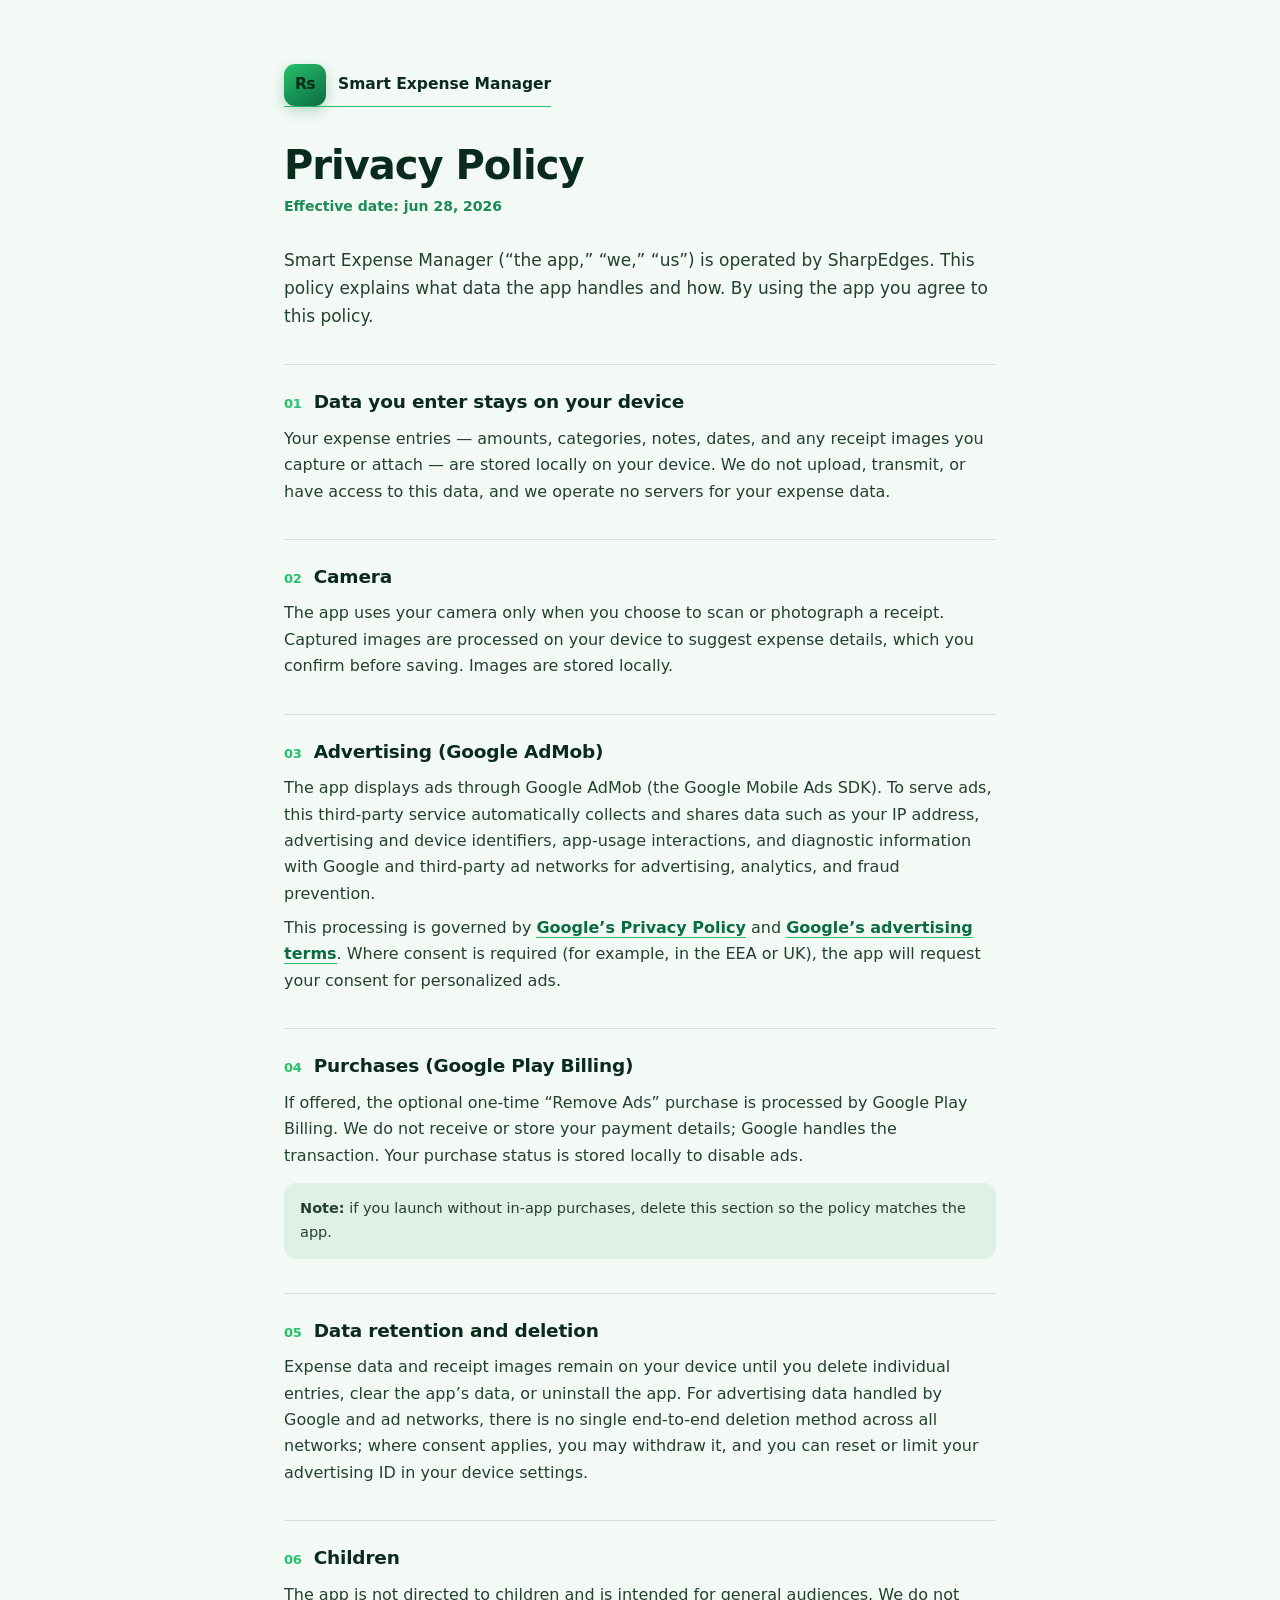
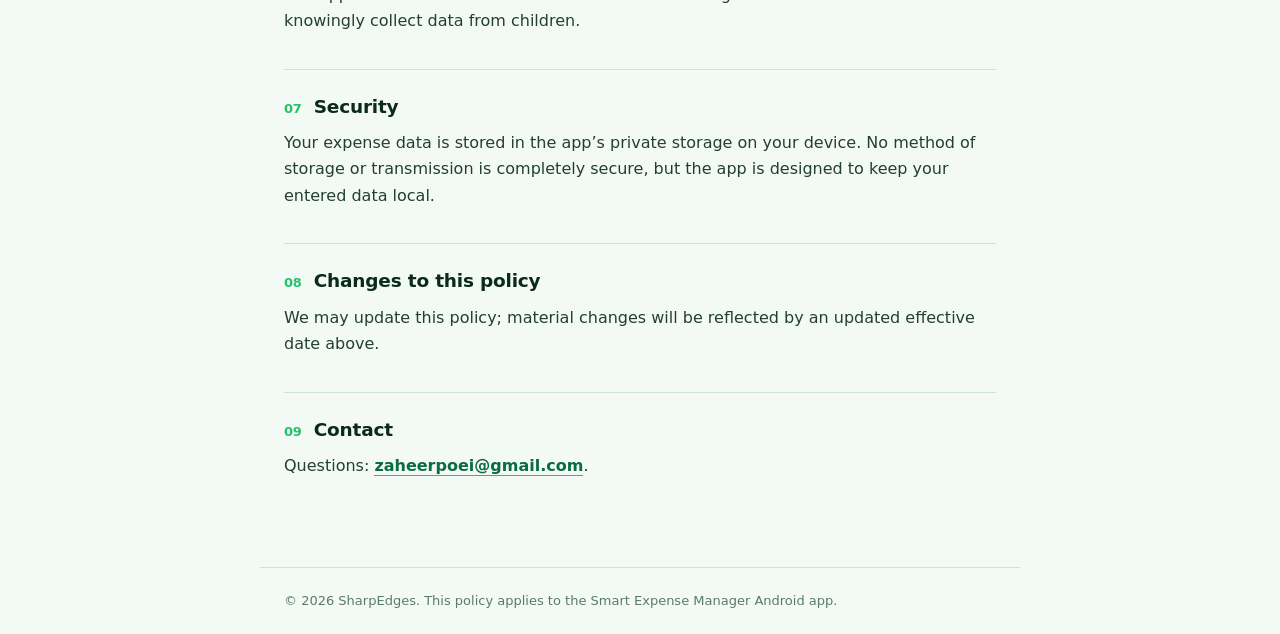
==== privacy.html @ 7c5b9321 "index index file app-adds privacy" ====
<!DOCTYPE html>
<html lang="en">
<head>
<meta charset="utf-8">
<meta name="viewport" content="width=device-width, initial-scale=1">
<title>Privacy Policy — Smart Expense Manager</title>
<meta name="description" content="Privacy policy for Smart Expense Manager: what data the app handles, how AdMob ads work, and your choices.">
<style>
  :root{
    --green-deep:#0B6B42;
    --green:#1B8A57;
    --green-bright:#26C26B;
    --ink:#0a2a1c;
    --body:#23402f;
    --paper:#f3faf5;
    --mist:#dff0e6;
    --line:rgba(11,107,66,.16);
  }
  *{box-sizing:border-box;margin:0;padding:0}
  html{-webkit-text-size-adjust:100%}
  body{
    font-family:"Segoe UI",system-ui,-apple-system,Roboto,Helvetica,Arial,sans-serif;
    color:var(--body);
    background:
      radial-gradient(1100px 420px at 85% -12%, var(--mist), transparent 60%),
      var(--paper);
    line-height:1.65;
    min-height:100dvh;
  }
  .wrap{width:100%;max-width:760px;margin:0 auto;padding:clamp(28px,6vw,64px) 24px 80px}
  a.home{display:inline-flex;align-items:center;gap:12px;text-decoration:none;color:inherit;margin-bottom:36px}
  .mark{
    width:42px;height:42px;border-radius:11px;
    background:linear-gradient(145deg,var(--green-bright),var(--green-deep));
    color:#fff;display:grid;place-items:center;font-weight:800;font-size:18px;letter-spacing:-.5px;
    box-shadow:0 5px 14px rgba(11,107,66,.26);
  }
  a.home span{font-weight:700;font-size:15.5px;color:var(--ink)}
  h1{font-size:clamp(28px,5.5vw,40px);line-height:1.1;letter-spacing:-1px;font-weight:800;color:var(--ink);margin-bottom:8px}
  .eff{color:var(--green);font-weight:600;font-size:14px;margin-bottom:28px}
  .intro{font-size:17px;margin-bottom:8px}
  h2{
    font-size:18.5px;font-weight:700;color:var(--ink);letter-spacing:-.2px;
    margin:34px 0 8px;padding-top:22px;border-top:1px solid var(--line);
    display:flex;gap:12px;align-items:baseline;
  }
  h2 .n{font-size:13px;color:var(--green-bright);font-weight:800;font-variant-numeric:tabular-nums;flex:0 0 auto}
  p{margin:8px 0}
  a{color:var(--green-deep);font-weight:600;text-decoration:none;border-bottom:1.5px solid var(--green-bright)}
  a:hover{color:var(--green)}
  a:focus-visible{outline:3px solid var(--green-bright);outline-offset:2px;border-radius:3px}
  .note{background:var(--mist);border-radius:12px;padding:14px 16px;font-size:14.5px;margin-top:14px}
  footer{max-width:760px;margin:0 auto;padding:22px 24px;color:#5a7a6a;font-size:13px;border-top:1px solid var(--line)}
</style>
</head>
<body>
  <div class="wrap">
    <a class="home" href="index.html">
      <span class="mark" aria-hidden="true">Rs</span>
      <span>Smart Expense Manager</span>
    </a>

    <h1>Privacy Policy</h1>
    <p class="eff">Effective date: jun 28, 2026</p>

    <p class="intro">Smart Expense Manager (“the app,” “we,” “us”) is operated by SharpEdges. This policy explains what data the app handles and how. By using the app you agree to this policy.</p>

    <h2><span class="n">01</span> Data you enter stays on your device</h2>
    <p>Your expense entries — amounts, categories, notes, dates, and any receipt images you capture or attach — are stored locally on your device. We do not upload, transmit, or have access to this data, and we operate no servers for your expense data.</p>

    <h2><span class="n">02</span> Camera</h2>
    <p>The app uses your camera only when you choose to scan or photograph a receipt. Captured images are processed on your device to suggest expense details, which you confirm before saving. Images are stored locally.</p>

    <h2><span class="n">03</span> Advertising (Google AdMob)</h2>
    <p>The app displays ads through Google AdMob (the Google Mobile Ads SDK). To serve ads, this third-party service automatically collects and shares data such as your IP address, advertising and device identifiers, app-usage interactions, and diagnostic information with Google and third-party ad networks for advertising, analytics, and fraud prevention.</p>
    <p>This processing is governed by <a href="https://policies.google.com/privacy">Google’s Privacy Policy</a> and <a href="https://policies.google.com/technologies/ads">Google’s advertising terms</a>. Where consent is required (for example, in the EEA or UK), the app will request your consent for personalized ads.</p>

    <h2><span class="n">04</span> Purchases (Google Play Billing)</h2>
    <p>If offered, the optional one-time “Remove Ads” purchase is processed by Google Play Billing. We do not receive or store your payment details; Google handles the transaction. Your purchase status is stored locally to disable ads.</p>
    <div class="note"><strong>Note:</strong> if you launch without in-app purchases, delete this section so the policy matches the app.</div>

    <h2><span class="n">05</span> Data retention and deletion</h2>
    <p>Expense data and receipt images remain on your device until you delete individual entries, clear the app’s data, or uninstall the app. For advertising data handled by Google and ad networks, there is no single end-to-end deletion method across all networks; where consent applies, you may withdraw it, and you can reset or limit your advertising ID in your device settings.</p>

    <h2><span class="n">06</span> Children</h2>
    <p>The app is not directed to children and is intended for general audiences. We do not knowingly collect data from children.</p>

    <h2><span class="n">07</span> Security</h2>
    <p>Your expense data is stored in the app’s private storage on your device. No method of storage or transmission is completely secure, but the app is designed to keep your entered data local.</p>

    <h2><span class="n">08</span> Changes to this policy</h2>
    <p>We may update this policy; material changes will be reflected by an updated effective date above.</p>

    <h2><span class="n">09</span> Contact</h2>
    <p>Questions: <a href="mailto:zaheerpoei@gmail.com">zaheerpoei@gmail.com</a>.</p>
  </div>

  <footer>© <span id="y"></span> SharpEdges. This policy applies to the Smart Expense Manager Android app.</footer>
  <script>document.getElementById('y').textContent=new Date().getFullYear();</script>
</body>
</html>
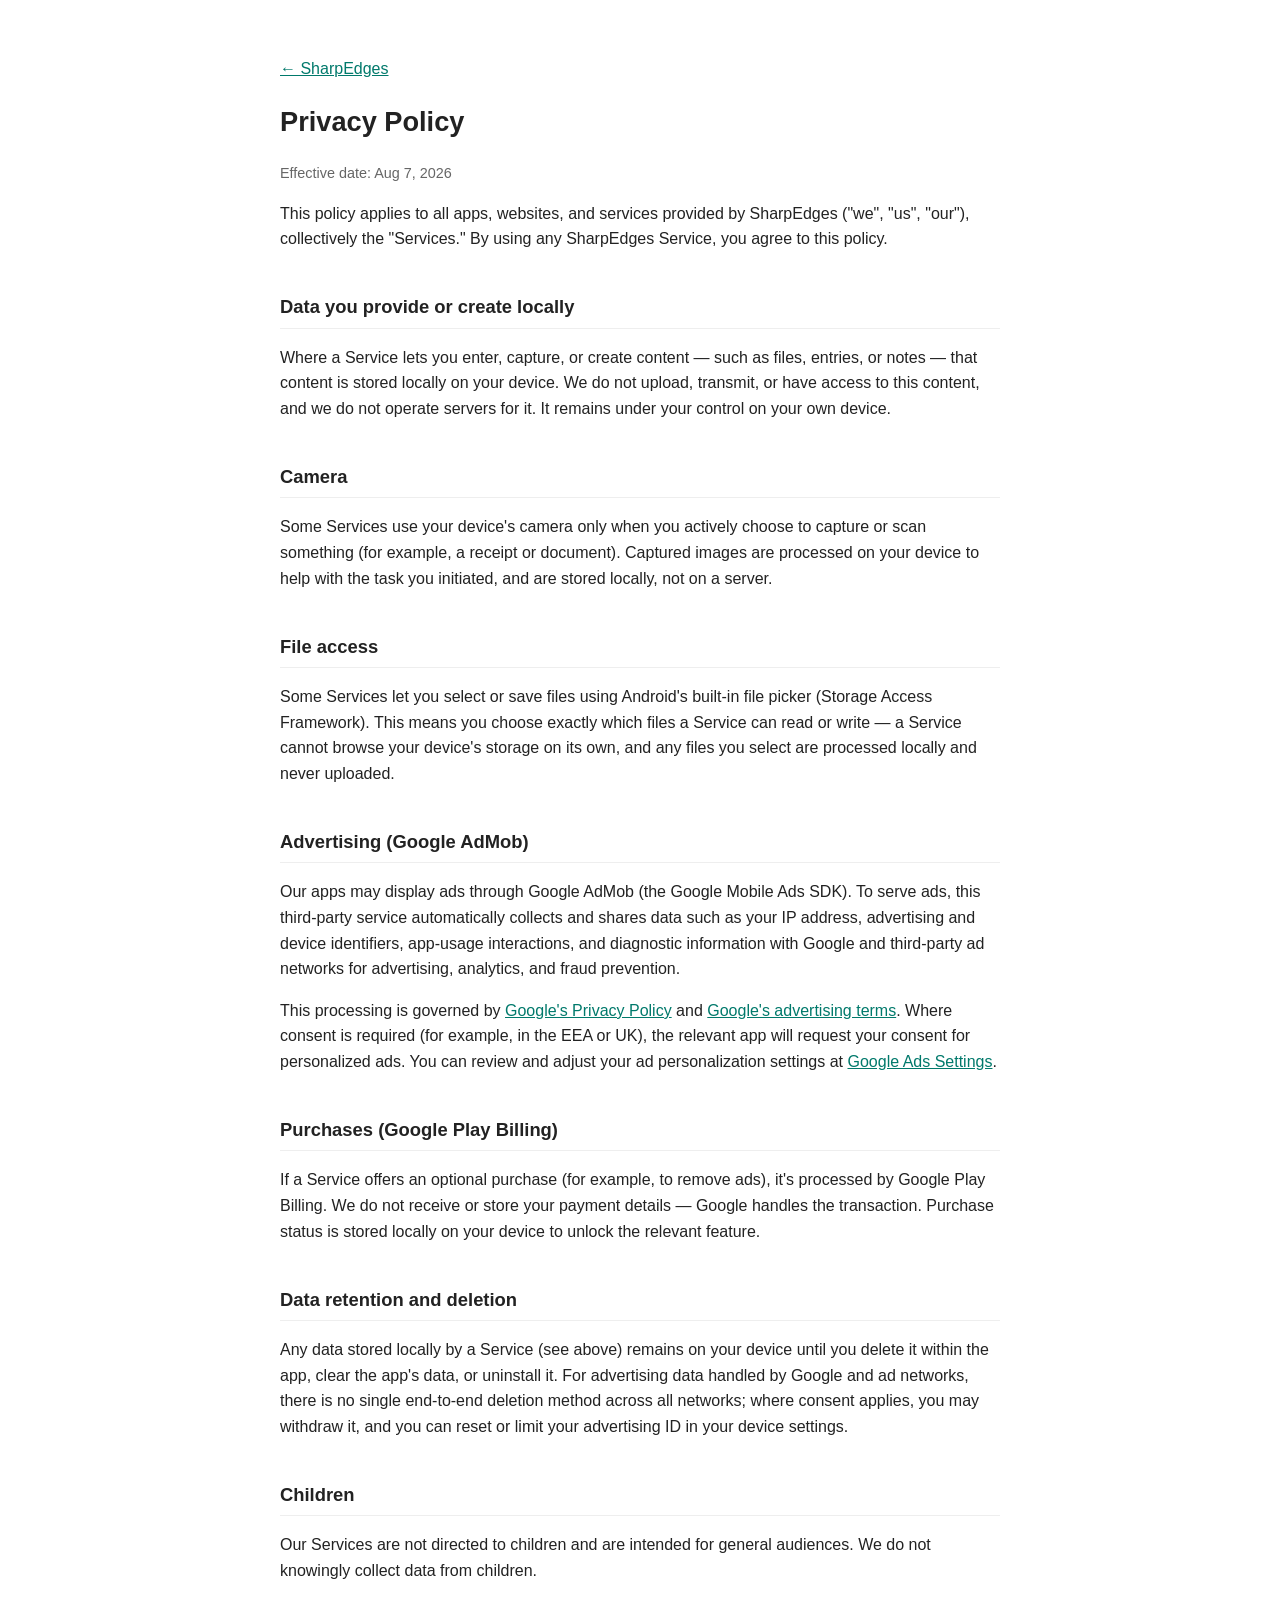
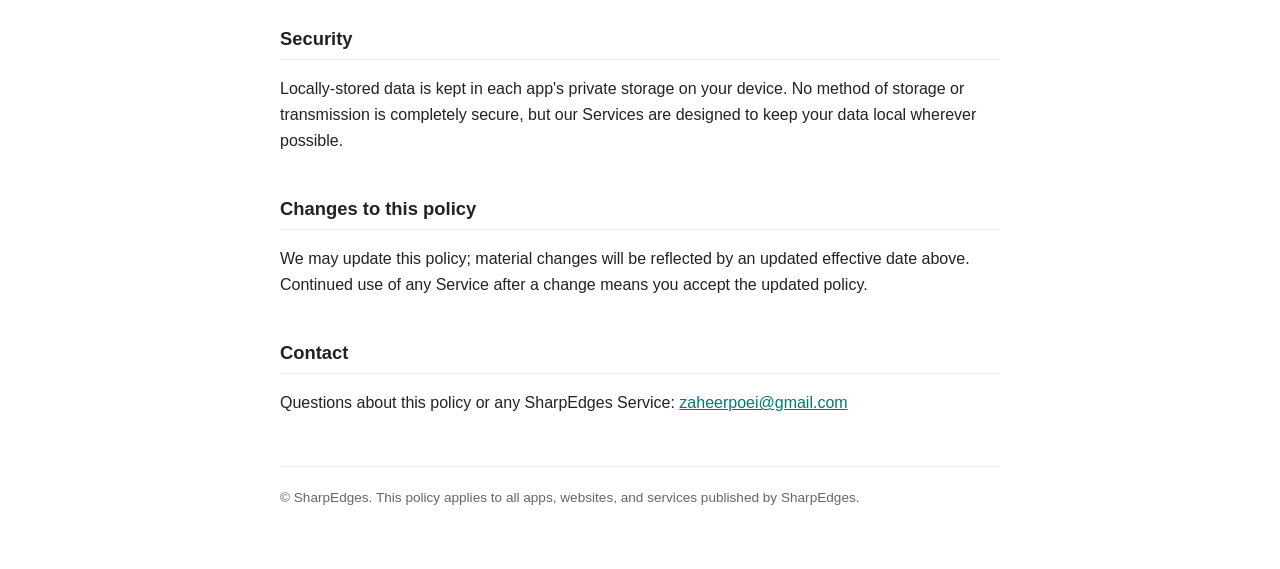
==== commit fe647947: "Update privacy policy" ====
--- a/privacy.html
+++ b/privacy.html
@@ -1,101 +1,123 @@
 <!DOCTYPE html>
 <html lang="en">
 <head>
-<meta charset="utf-8">
-<meta name="viewport" content="width=device-width, initial-scale=1">
-<title>Privacy Policy — Smart Expense Manager</title>
-<meta name="description" content="Privacy policy for Smart Expense Manager: what data the app handles, how AdMob ads work, and your choices.">
+<meta charset="UTF-8">
+<meta name="viewport" content="width=device-width, initial-scale=1.0">
+<title>Privacy Policy — SharpEdges</title>
+<meta name="description" content="Privacy policy for SharpEdges apps and services: what data we handle, how AdMob ads work, and your choices.">
 <style>
-  :root{
-    --green-deep:#0B6B42;
-    --green:#1B8A57;
-    --green-bright:#26C26B;
-    --ink:#0a2a1c;
-    --body:#23402f;
-    --paper:#f3faf5;
-    --mist:#dff0e6;
-    --line:rgba(11,107,66,.16);
+  body {
+    font-family: -apple-system, Segoe UI, Roboto, Helvetica, Arial, sans-serif;
+    line-height: 1.6; max-width: 720px; margin: 0 auto; padding: 40px 20px 60px; color: #222;
   }
-  *{box-sizing:border-box;margin:0;padding:0}
-  html{-webkit-text-size-adjust:100%}
-  body{
-    font-family:"Segoe UI",system-ui,-apple-system,Roboto,Helvetica,Arial,sans-serif;
-    color:var(--body);
-    background:
-      radial-gradient(1100px 420px at 85% -12%, var(--mist), transparent 60%),
-      var(--paper);
-    line-height:1.65;
-    min-height:100dvh;
-  }
-  .wrap{width:100%;max-width:760px;margin:0 auto;padding:clamp(28px,6vw,64px) 24px 80px}
-  a.home{display:inline-flex;align-items:center;gap:12px;text-decoration:none;color:inherit;margin-bottom:36px}
-  .mark{
-    width:42px;height:42px;border-radius:11px;
-    background:linear-gradient(145deg,var(--green-bright),var(--green-deep));
-    color:#fff;display:grid;place-items:center;font-weight:800;font-size:18px;letter-spacing:-.5px;
-    box-shadow:0 5px 14px rgba(11,107,66,.26);
-  }
-  a.home span{font-weight:700;font-size:15.5px;color:var(--ink)}
-  h1{font-size:clamp(28px,5.5vw,40px);line-height:1.1;letter-spacing:-1px;font-weight:800;color:var(--ink);margin-bottom:8px}
-  .eff{color:var(--green);font-weight:600;font-size:14px;margin-bottom:28px}
-  .intro{font-size:17px;margin-bottom:8px}
-  h2{
-    font-size:18.5px;font-weight:700;color:var(--ink);letter-spacing:-.2px;
-    margin:34px 0 8px;padding-top:22px;border-top:1px solid var(--line);
-    display:flex;gap:12px;align-items:baseline;
-  }
-  h2 .n{font-size:13px;color:var(--green-bright);font-weight:800;font-variant-numeric:tabular-nums;flex:0 0 auto}
-  p{margin:8px 0}
-  a{color:var(--green-deep);font-weight:600;text-decoration:none;border-bottom:1.5px solid var(--green-bright)}
-  a:hover{color:var(--green)}
-  a:focus-visible{outline:3px solid var(--green-bright);outline-offset:2px;border-radius:3px}
-  .note{background:var(--mist);border-radius:12px;padding:14px 16px;font-size:14.5px;margin-top:14px}
-  footer{max-width:760px;margin:0 auto;padding:22px 24px;color:#5a7a6a;font-size:13px;border-top:1px solid var(--line)}
+  a { color: #00796B; }
+  h1 { font-size: 1.7em; }
+  h2 { font-size: 1.15em; margin-top: 2.2em; border-bottom: 1px solid #eee; padding-bottom: 6px; }
+  .effective-date { color: #666; font-size: 0.9em; }
+  .note { color: #666; font-size: 0.85em; font-style: italic; }
+  footer { margin-top: 50px; padding-top: 20px; border-top: 1px solid #eee; color: #666; font-size: 0.85em; }
 </style>
 </head>
 <body>
-  <div class="wrap">
-    <a class="home" href="index.html">
-      <span class="mark" aria-hidden="true">Rs</span>
-      <span>Smart Expense Manager</span>
-    </a>
 
-    <h1>Privacy Policy</h1>
-    <p class="eff">Effective date: jun 28, 2026</p>
+<p><a href="https://zaheerpoei.github.io/">← SharpEdges</a></p>
 
-    <p class="intro">Smart Expense Manager (“the app,” “we,” “us”) is operated by SharpEdges. This policy explains what data the app handles and how. By using the app you agree to this policy.</p>
+<h1>Privacy Policy</h1>
+<p class="effective-date">Effective date: <!-- REPLACE each time you update this page --> Aug 7, 2026</p>
 
-    <h2><span class="n">01</span> Data you enter stays on your device</h2>
-    <p>Your expense entries — amounts, categories, notes, dates, and any receipt images you capture or attach — are stored locally on your device. We do not upload, transmit, or have access to this data, and we operate no servers for your expense data.</p>
+<p>
+  This policy applies to all apps, websites, and services provided by
+  SharpEdges ("we", "us", "our"), collectively the "Services." By using any
+  SharpEdges Service, you agree to this policy.
+</p>
 
-    <h2><span class="n">02</span> Camera</h2>
-    <p>The app uses your camera only when you choose to scan or photograph a receipt. Captured images are processed on your device to suggest expense details, which you confirm before saving. Images are stored locally.</p>
+<h2>Data you provide or create locally</h2>
+<p>
+  Where a Service lets you enter, capture, or create content — such as
+  files, entries, or notes — that content is stored locally on your device.
+  We do not upload, transmit, or have access to this content, and we do not
+  operate servers for it. It remains under your control on your own device.
+</p>
 
-    <h2><span class="n">03</span> Advertising (Google AdMob)</h2>
-    <p>The app displays ads through Google AdMob (the Google Mobile Ads SDK). To serve ads, this third-party service automatically collects and shares data such as your IP address, advertising and device identifiers, app-usage interactions, and diagnostic information with Google and third-party ad networks for advertising, analytics, and fraud prevention.</p>
-    <p>This processing is governed by <a href="https://policies.google.com/privacy">Google’s Privacy Policy</a> and <a href="https://policies.google.com/technologies/ads">Google’s advertising terms</a>. Where consent is required (for example, in the EEA or UK), the app will request your consent for personalized ads.</p>
+<h2>Camera</h2>
+<p>
+  Some Services use your device's camera only when you actively choose to
+  capture or scan something (for example, a receipt or document). Captured
+  images are processed on your device to help with the task you initiated,
+  and are stored locally, not on a server.
+</p>
 
-    <h2><span class="n">04</span> Purchases (Google Play Billing)</h2>
-    <p>If offered, the optional one-time “Remove Ads” purchase is processed by Google Play Billing. We do not receive or store your payment details; Google handles the transaction. Your purchase status is stored locally to disable ads.</p>
-    <div class="note"><strong>Note:</strong> if you launch without in-app purchases, delete this section so the policy matches the app.</div>
+<h2>File access</h2>
+<p>
+  Some Services let you select or save files using Android's built-in file
+  picker (Storage Access Framework). This means you choose exactly which
+  files a Service can read or write — a Service cannot browse your device's
+  storage on its own, and any files you select are processed locally and
+  never uploaded.
+</p>
 
-    <h2><span class="n">05</span> Data retention and deletion</h2>
-    <p>Expense data and receipt images remain on your device until you delete individual entries, clear the app’s data, or uninstall the app. For advertising data handled by Google and ad networks, there is no single end-to-end deletion method across all networks; where consent applies, you may withdraw it, and you can reset or limit your advertising ID in your device settings.</p>
+<h2>Advertising (Google AdMob)</h2>
+<p>
+  Our apps may display ads through Google AdMob (the Google Mobile Ads
+  SDK). To serve ads, this third-party service automatically collects and
+  shares data such as your IP address, advertising and device identifiers,
+  app-usage interactions, and diagnostic information with Google and
+  third-party ad networks for advertising, analytics, and fraud prevention.
+</p>
+<p>
+  This processing is governed by <a href="https://policies.google.com/privacy" target="_blank" rel="noopener">Google's Privacy Policy</a>
+  and <a href="https://policies.google.com/technologies/ads" target="_blank" rel="noopener">Google's advertising terms</a>.
+  Where consent is required (for example, in the EEA or UK), the relevant
+  app will request your consent for personalized ads. You can review and
+  adjust your ad personalization settings at
+  <a href="https://adssettings.google.com" target="_blank" rel="noopener">Google Ads Settings</a>.
+</p>
 
-    <h2><span class="n">06</span> Children</h2>
-    <p>The app is not directed to children and is intended for general audiences. We do not knowingly collect data from children.</p>
+<h2>Purchases (Google Play Billing)</h2>
+<p>
+  If a Service offers an optional purchase (for example, to remove ads),
+  it's processed by Google Play Billing. We do not receive or store your
+  payment details — Google handles the transaction. Purchase status is
+  stored locally on your device to unlock the relevant feature.
+</p>
 
-    <h2><span class="n">07</span> Security</h2>
-    <p>Your expense data is stored in the app’s private storage on your device. No method of storage or transmission is completely secure, but the app is designed to keep your entered data local.</p>
+<h2>Data retention and deletion</h2>
+<p>
+  Any data stored locally by a Service (see above) remains on your device
+  until you delete it within the app, clear the app's data, or uninstall
+  it. For advertising data handled by Google and ad networks, there is no
+  single end-to-end deletion method across all networks; where consent
+  applies, you may withdraw it, and you can reset or limit your advertising
+  ID in your device settings.
+</p>
 
-    <h2><span class="n">08</span> Changes to this policy</h2>
-    <p>We may update this policy; material changes will be reflected by an updated effective date above.</p>
+<h2>Children</h2>
+<p>
+  Our Services are not directed to children and are intended for general
+  audiences. We do not knowingly collect data from children.
+</p>
 
-    <h2><span class="n">09</span> Contact</h2>
-    <p>Questions: <a href="mailto:zaheerpoei@gmail.com">zaheerpoei@gmail.com</a>.</p>
-  </div>
+<h2>Security</h2>
+<p>
+  Locally-stored data is kept in each app's private storage on your device.
+  No method of storage or transmission is completely secure, but our
+  Services are designed to keep your data local wherever possible.
+</p>
 
-  <footer>© <span id="y"></span> SharpEdges. This policy applies to the Smart Expense Manager Android app.</footer>
-  <script>document.getElementById('y').textContent=new Date().getFullYear();</script>
+<h2>Changes to this policy</h2>
+<p>
+  We may update this policy; material changes will be reflected by an
+  updated effective date above. Continued use of any Service after a
+  change means you accept the updated policy.
+</p>
+
+<h2>Contact</h2>
+<p>Questions about this policy or any SharpEdges Service: <a href="mailto:zaheerpoei@gmail.com">zaheerpoei@gmail.com</a></p>
+
+<footer>
+  © SharpEdges. This policy applies to all apps, websites, and services
+  published by SharpEdges.
+</footer>
+
 </body>
 </html>
